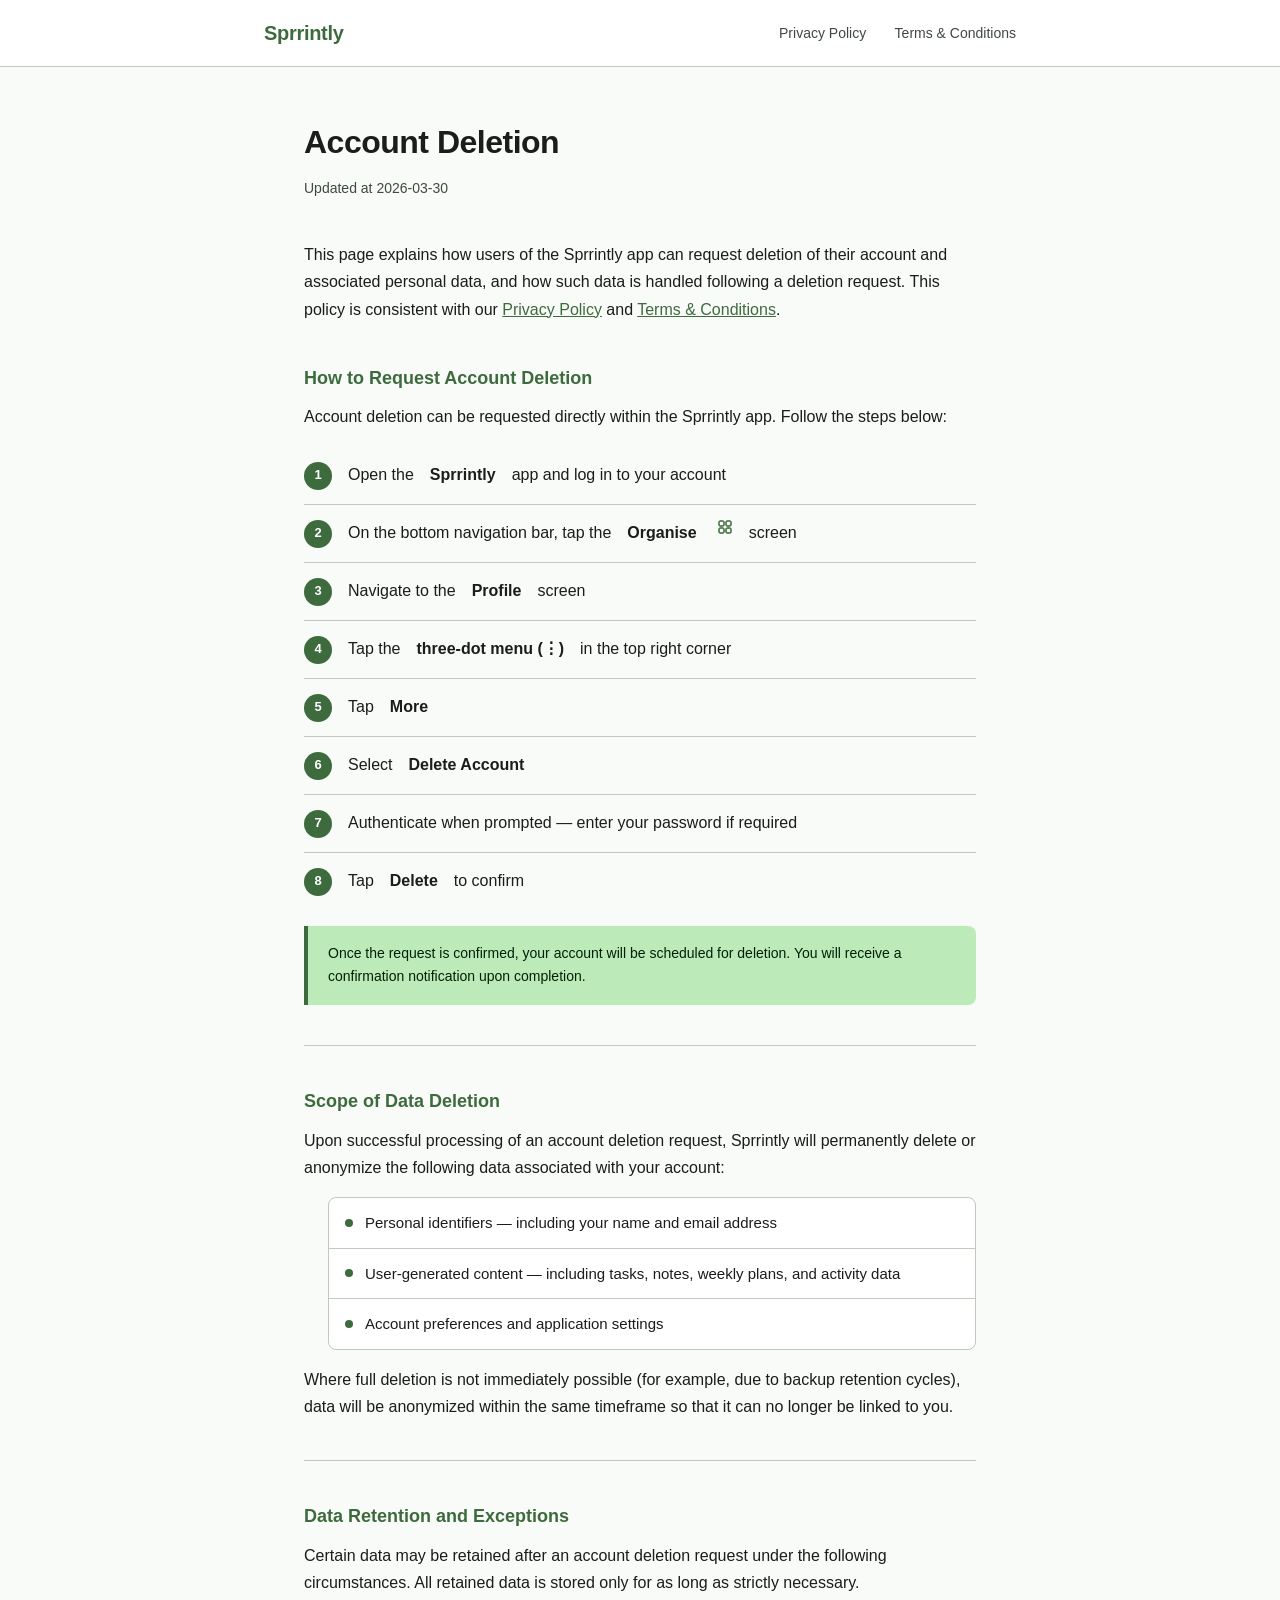
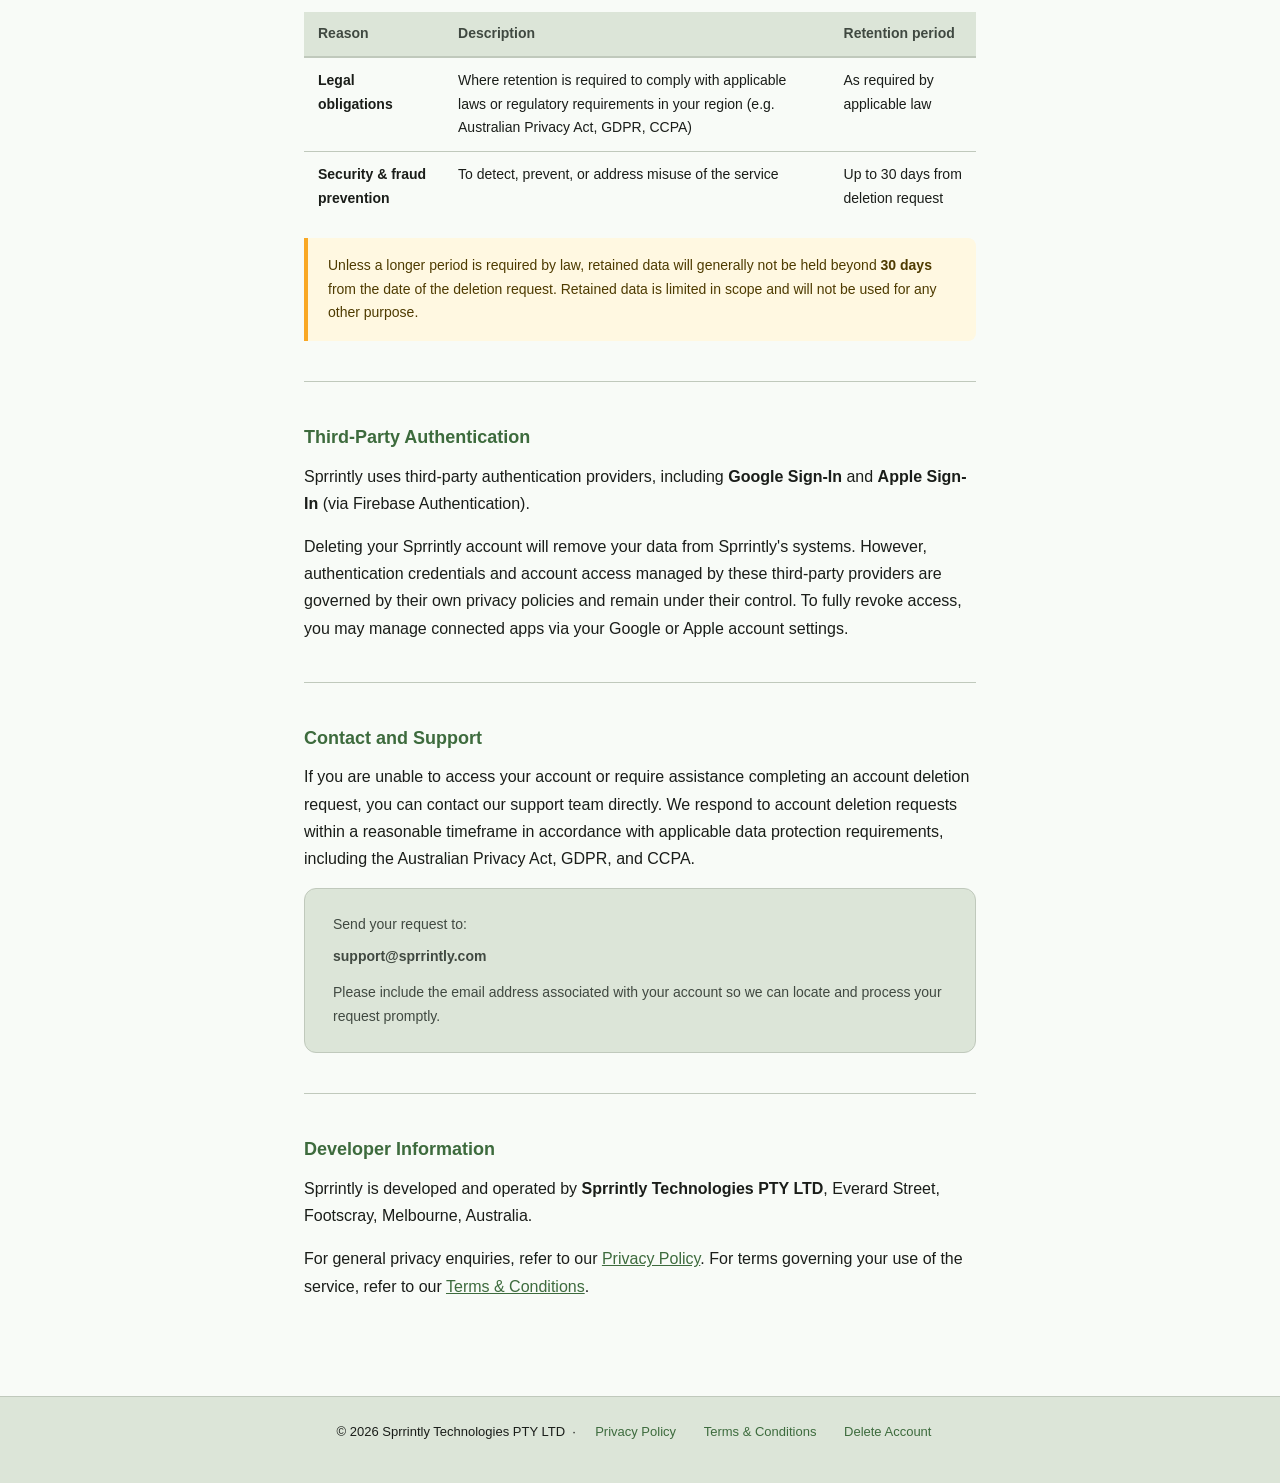
==== delete_account.html @ 430768f2 "add delete account message" ====
<!DOCTYPE html>
<html lang="en">
<head>
  <meta charset="UTF-8" />
  <meta name="viewport" content="width=device-width, initial-scale=1.0" />
  <title>Account Deletion – Sprrintly</title>
  <link rel="stylesheet" href="style.css" />
  <style>
    .doc-container {
      max-width: 720px;
    }

    /* Numbered steps */
    .steps {
      list-style: none;
      margin: 0 0 16px 0;
      padding: 0;
      counter-reset: steps;
    }

    .steps li {
      counter-increment: steps;
      display: flex;
      align-items: flex-start;
      gap: 16px;
      padding: 14px 0;
      border-bottom: 1px solid var(--md-outline-variant);
      color: var(--md-on-surface);
    }

    .steps li:last-child {
      border-bottom: none;
    }

    .steps li::before {
      content: counter(steps);
      flex-shrink: 0;
      width: 28px;
      height: 28px;
      background: var(--md-primary);
      color: var(--md-on-primary);
      border-radius: 50%;
      font-size: 13px;
      font-weight: 700;
      display: flex;
      align-items: center;
      justify-content: center;
      margin-top: 1px;
    }

    .steps li strong {
      color: var(--md-on-surface);
    }

    /* Info cards */
    .info-card {
      background: var(--md-primary-container);
      border-left: 4px solid var(--md-primary);
      border-radius: 0 8px 8px 0;
      padding: 16px 20px;
      margin-bottom: 16px;
    }

    .info-card p {
      margin: 0;
      color: var(--md-on-primary-container);
      font-size: 14px;
    }

    /* Warning card */
    .warning-card {
      background: #FFF8E1;
      border-left: 4px solid #F9A825;
      border-radius: 0 8px 8px 0;
      padding: 16px 20px;
      margin-bottom: 16px;
    }

    .warning-card p {
      margin: 0;
      color: #4E3B00;
      font-size: 14px;
    }

    /* Section divider */
    .section-divider {
      border: none;
      border-top: 1px solid var(--md-outline-variant);
      margin: 40px 0;
    }

    /* Contact block */
    .contact-block {
      background: var(--md-surface-variant);
      border: 1px solid var(--md-outline-variant);
      border-radius: 12px;
      padding: 24px 28px;
      margin-top: 12px;
    }

    .contact-block p {
      margin: 0 0 8px;
      color: var(--md-on-surface-variant);
      font-size: 14px;
    }

    .contact-block p:last-child {
      margin: 0;
    }

    .contact-email {
      font-weight: 600;
      color: var(--md-primary);
      font-size: 15px;
    }

    /* Data table */
    .data-list {
      background: #fff;
      border: 1px solid var(--md-outline-variant);
      border-radius: 8px;
      overflow: hidden;
      margin-bottom: 16px;
    }

    .data-list li {
      display: flex;
      align-items: center;
      gap: 12px;
      padding: 12px 16px;
      border-bottom: 1px solid var(--md-outline-variant);
      color: var(--md-on-surface);
      font-size: 15px;
      list-style: none;
      margin: 0;
    }

    .data-list li:last-child {
      border-bottom: none;
    }

    .data-list li::before {
      content: '';
      width: 8px;
      height: 8px;
      background: var(--md-primary);
      border-radius: 50%;
      flex-shrink: 0;
    }

    /* Retention table */
    .retention-table {
      width: 100%;
      border-collapse: collapse;
      margin-bottom: 16px;
      font-size: 14px;
    }

    .retention-table th {
      background: var(--md-surface-variant);
      color: var(--md-on-surface-variant);
      font-weight: 600;
      text-align: left;
      padding: 10px 14px;
      border-bottom: 2px solid var(--md-outline-variant);
    }

    .retention-table td {
      padding: 11px 14px;
      border-bottom: 1px solid var(--md-outline-variant);
      color: var(--md-on-surface);
      vertical-align: top;
    }

    .retention-table tr:last-child td {
      border-bottom: none;
    }
  </style>
</head>
<body>
  <header>
    <div class="container">
      <a class="logo" href="index.html">Sprrintly</a>
      <nav>
        <a href="privacy_policy.html">Privacy Policy</a>
        <a href="terms_and_conditions.html">Terms &amp; Conditions</a>
      </nav>
    </div>
  </header>

  <main>
    <div class="container doc-container">
      <h1 class="page-title">Account Deletion</h1>
      <p class="updated-date">Updated at 2026-03-30</p>

      <p>This page explains how users of the Sprrintly app can request deletion of their account and
        associated personal data, and how such data is handled following a deletion request. This policy
        is consistent with our <a href="privacy_policy.html">Privacy Policy</a> and
        <a href="terms_and_conditions.html">Terms &amp; Conditions</a>.</p>

      <!-- ── How to delete ───────────────────────────────── -->
      <h1>How to Request Account Deletion</h1>
      <p>Account deletion can be requested directly within the Sprrintly app. Follow the steps below:</p>

      <ol class="steps">
        <li>Open the <strong>Sprrintly</strong> app and log in to your account</li>
        <li>On the bottom navigation bar, tap the <strong>Organise</strong>
          <svg xmlns="http://www.w3.org/2000/svg" viewBox="0 0 24 24" width="16" height="16" color="currentColor" fill="none" style="display:inline-block;vertical-align:text-bottom;margin-left:4px;color:var(--md-primary);" aria-label="Organise screen icon"><path fill-rule="evenodd" clip-rule="evenodd" d="M14.76 11C15.35 11.25 15.99 11.25 17.25 11.25C18.51 11.25 19.14 11.25 19.74 11C20.53 10.67 21.17 10.03 21.5 9.23999C21.75 8.64999 21.75 8.01 21.75 6.75C21.75 5.49 21.75 4.86001 21.5 4.26001C21.17 3.47001 20.53 2.83 19.74 2.5C19.15 2.25 18.51 2.25 17.25 2.25C15.99 2.25 15.36 2.25 14.76 2.5C13.97 2.83 13.33 3.47001 13 4.26001C12.75 4.85001 12.75 5.49 12.75 6.75C12.75 8.01 12.75 8.63999 13 9.23999C13.33 10.03 13.97 10.67 14.76 11ZM15.33 9.62C14.9 9.44 14.56 9.10001 14.38 8.67001C14.25 8.35001 14.25 7.78 14.25 6.75C14.25 5.72 14.25 5.14999 14.38 4.82999C14.56 4.39999 14.91 4.06 15.33 3.88C15.65 3.75 16.22 3.75 17.25 3.75C18.28 3.75 18.85 3.75 19.17 3.88C19.6 4.06 19.94 4.40999 20.12 4.82999C20.25 5.14999 20.25 5.72 20.25 6.75C20.25 7.78 20.25 8.35001 20.12 8.67001C19.94 9.10001 19.59 9.44 19.17 9.62C18.85 9.75 18.28 9.75 17.25 9.75C16.22 9.75 15.65 9.75 15.33 9.62ZM14.76 21.5C15.35 21.75 15.99 21.75 17.25 21.75C18.51 21.75 19.14 21.75 19.74 21.5C20.53 21.17 21.17 20.53 21.5 19.74C21.75 19.15 21.75 18.51 21.75 17.25C21.75 15.99 21.75 15.36 21.5 14.76C21.17 13.97 20.53 13.33 19.74 13C19.15 12.75 18.51 12.75 17.25 12.75C15.99 12.75 15.36 12.75 14.76 13C13.97 13.33 13.33 13.97 13 14.76C12.75 15.35 12.75 15.99 12.75 17.25C12.75 18.51 12.75 19.14 13 19.74C13.33 20.53 13.97 21.17 14.76 21.5ZM15.33 20.12C14.9 19.94 14.56 19.6 14.38 19.17C14.25 18.85 14.25 18.28 14.25 17.25C14.25 16.22 14.25 15.65 14.38 15.33C14.56 14.9 14.91 14.56 15.33 14.38C15.65 14.25 16.22 14.25 17.25 14.25C18.28 14.25 18.85 14.25 19.17 14.38C19.6 14.56 19.94 14.91 20.12 15.33C20.25 15.65 20.25 16.22 20.25 17.25C20.25 18.28 20.25 18.85 20.12 19.17C19.94 19.6 19.59 19.94 19.17 20.12C18.85 20.25 18.28 20.25 17.25 20.25C16.22 20.25 15.65 20.25 15.33 20.12ZM6.75 21.75C5.49 21.75 4.85001 21.75 4.26001 21.5C3.47001 21.17 2.83 20.53 2.5 19.74C2.25 19.14 2.25 18.51 2.25 17.25C2.25 15.99 2.25 15.35 2.5 14.76C2.83 13.97 3.47001 13.33 4.26001 13C4.86001 12.75 5.49 12.75 6.75 12.75C8.01 12.75 8.64999 12.75 9.23999 13C10.03 13.33 10.67 13.97 11 14.76C11.25 15.36 11.25 15.99 11.25 17.25C11.25 18.51 11.25 19.15 11 19.74C10.67 20.53 10.03 21.17 9.23999 21.5C8.63999 21.75 8.01 21.75 6.75 21.75ZM3.88 19.17C4.06 19.6 4.40002 19.94 4.83002 20.12C5.15002 20.25 5.72 20.25 6.75 20.25C7.78 20.25 8.34998 20.25 8.66998 20.12C9.08998 19.94 9.44 19.6 9.62 19.17C9.75 18.85 9.75 18.28 9.75 17.25C9.75 16.22 9.75 15.65 9.62 15.33C9.44 14.91 9.09998 14.56 8.66998 14.38C8.34998 14.25 7.78 14.25 6.75 14.25C5.72 14.25 5.15002 14.25 4.83002 14.38C4.41002 14.56 4.06 14.9 3.88 15.33C3.75 15.65 3.75 16.22 3.75 17.25C3.75 18.28 3.75 18.85 3.88 19.17ZM4.26001 11C4.85001 11.25 5.49 11.25 6.75 11.25C8.01 11.25 8.63999 11.25 9.23999 11C10.03 10.67 10.67 10.03 11 9.23999C11.25 8.64999 11.25 8.01 11.25 6.75C11.25 5.49 11.25 4.86001 11 4.26001C10.67 3.47001 10.03 2.83 9.23999 2.5C8.64999 2.25 8.01 2.25 6.75 2.25C5.49 2.25 4.86001 2.25 4.26001 2.5C3.47001 2.83 2.83 3.47001 2.5 4.26001C2.25 4.85001 2.25 5.49 2.25 6.75C2.25 8.01 2.25 8.63999 2.5 9.23999C2.83 10.03 3.47001 10.67 4.26001 11ZM4.83002 9.62C4.40002 9.44 4.06 9.10001 3.88 8.67001C3.75 8.35001 3.75 7.78 3.75 6.75C3.75 5.72 3.75 5.14999 3.88 4.82999C4.06 4.39999 4.41002 4.06 4.83002 3.88C5.15002 3.75 5.72 3.75 6.75 3.75C7.78 3.75 8.34998 3.75 8.66998 3.88C9.09998 4.06 9.44 4.40999 9.62 4.82999C9.75 5.14999 9.75 5.72 9.75 6.75C9.75 7.78 9.75 8.35001 9.62 8.67001C9.44 9.10001 9.08998 9.44 8.66998 9.62C8.34998 9.75 7.78 9.75 6.75 9.75C5.72 9.75 5.15002 9.75 4.83002 9.62Z" fill="currentColor" stroke="currentColor" stroke-width="1"/></svg>
          screen</li>
        <li>Navigate to the <strong>Profile</strong> screen</li>
        <li>Tap the <strong>three-dot menu (⋮)</strong> in the top right corner</li>
        <li>Tap <strong>More</strong></li>
        <li>Select <strong>Delete Account</strong></li>
        <li>Authenticate when prompted — enter your password if required</li>
        <li>Tap <strong>Delete</strong> to confirm</li>
      </ol>

      <div class="info-card">
        <p>Once the request is confirmed, your account will be scheduled for deletion. You will receive
          a confirmation notification upon completion.</p>
      </div>

      <hr class="section-divider" />

      <!-- ── Scope of deletion ───────────────────────────── -->
      <h1>Scope of Data Deletion</h1>
      <p>Upon successful processing of an account deletion request, Sprrintly will permanently delete
        or anonymize the following data associated with your account:</p>

      <ul class="data-list">
        <li>Personal identifiers — including your name and email address</li>
        <li>User-generated content — including tasks, notes, weekly plans, and activity data</li>
        <li>Account preferences and application settings</li>
      </ul>

      <p>Where full deletion is not immediately possible (for example, due to backup retention cycles),
        data will be anonymized within the same timeframe so that it can no longer be linked to you.</p>

      <hr class="section-divider" />

      <!-- ── Retention ───────────────────────────────────── -->
      <h1>Data Retention and Exceptions</h1>
      <p>Certain data may be retained after an account deletion request under the following
        circumstances. All retained data is stored only for as long as strictly necessary.</p>

      <table class="retention-table">
        <thead>
          <tr>
            <th>Reason</th>
            <th>Description</th>
            <th>Retention period</th>
          </tr>
        </thead>
        <tbody>
          <tr>
            <td><strong>Legal obligations</strong></td>
            <td>Where retention is required to comply with applicable laws or regulatory requirements
              in your region (e.g. Australian Privacy Act, GDPR, CCPA)</td>
            <td>As required by applicable law</td>
          </tr>
          <tr>
            <td><strong>Security &amp; fraud prevention</strong></td>
            <td>To detect, prevent, or address misuse of the service</td>
            <td>Up to 30 days from deletion request</td>
          </tr>
        </tbody>
      </table>

      <div class="warning-card">
        <p>Unless a longer period is required by law, retained data will generally not be held beyond
          <strong>30 days</strong> from the date of the deletion request. Retained data is limited in
          scope and will not be used for any other purpose.</p>
      </div>

      <hr class="section-divider" />

      <!-- ── Third-party auth ────────────────────────────── -->
      <h1>Third-Party Authentication</h1>
      <p>Sprrintly uses third-party authentication providers, including <strong>Google Sign-In</strong>
        and <strong>Apple Sign-In</strong> (via Firebase Authentication).</p>
      <p>Deleting your Sprrintly account will remove your data from Sprrintly's systems. However,
        authentication credentials and account access managed by these third-party providers are
        governed by their own privacy policies and remain under their control. To fully revoke access,
        you may manage connected apps via your Google or Apple account settings.</p>

      <hr class="section-divider" />

      <!-- ── Contact ─────────────────────────────────────── -->
      <h1>Contact and Support</h1>
      <p>If you are unable to access your account or require assistance completing an account deletion
        request, you can contact our support team directly. We respond to account deletion requests
        within a reasonable timeframe in accordance with applicable data protection requirements,
        including the Australian Privacy Act, GDPR, and CCPA.</p>

      <div class="contact-block">
        <p>Send your request to:</p>
        <p class="contact-email">support@sprrintly.com</p>
        <p style="margin-top:12px;">Please include the email address associated with your account so we
          can locate and process your request promptly.</p>
      </div>

      <hr class="section-divider" />

      <!-- ── Developer info ──────────────────────────────── -->
      <h1>Developer Information</h1>
      <p>Sprrintly is developed and operated by <strong>Sprrintly Technologies PTY LTD</strong>,
        Everard Street, Footscray, Melbourne, Australia.</p>
      <p>For general privacy enquiries, refer to our <a href="privacy_policy.html">Privacy Policy</a>.
        For terms governing your use of the service, refer to our
        <a href="terms_and_conditions.html">Terms &amp; Conditions</a>.</p>
    </div>
  </main>

  <footer>
    <div class="container">
      <p>
        &copy; 2026 Sprrintly Technologies PTY LTD &nbsp;&middot;&nbsp;
        <a href="privacy_policy.html">Privacy Policy</a>
        <a href="terms_and_conditions.html">Terms &amp; Conditions</a>
        <a href="delete_account.html">Delete Account</a>
      </p>
    </div>
  </footer>
</body>
</html>
---- style.css ----
/* ─────────────────────────────────────────────
   Material Design 3 color tokens
   Seed: #77DD77
   ───────────────────────────────────────────── */
:root {
  /* Primary */
  --md-primary:                #3D6B3D;
  --md-on-primary:             #FFFFFF;
  --md-primary-container:      #BDEAB9;
  --md-on-primary-container:   #002107;

  /* Secondary */
  --md-secondary:              #516650;
  --md-on-secondary:           #FFFFFF;
  --md-secondary-container:    #D4EAD0;
  --md-on-secondary-container: #0F1F0E;

  /* Tertiary */
  --md-tertiary:               #3A666D;
  --md-on-tertiary:            #FFFFFF;
  --md-tertiary-container:     #BDEAF1;
  --md-on-tertiary-container:  #002025;

  /* Surface & Background */
  --md-background:             #F8FBF7;
  --md-on-background:          #1A1D19;
  --md-surface:                #F8FBF7;
  --md-on-surface:             #1A1D19;
  --md-surface-variant:        #DCE5D8;
  --md-on-surface-variant:     #404941;

  /* Outline */
  --md-outline:                #717A6F;
  --md-outline-variant:        #C0C9BC;

  /* Inverse */
  --md-inverse-surface:        #2E312D;
  --md-inverse-on-surface:     #F0F1EB;
  --md-inverse-primary:        #A2D49E;
}

/* ─────────────────────────────────────────────
   Reset & base
   ───────────────────────────────────────────── */
*, *::before, *::after {
  box-sizing: border-box;
  margin: 0;
  padding: 0;
}

body {
  font-family: -apple-system, BlinkMacSystemFont, "Segoe UI", Roboto, Helvetica, Arial, sans-serif;
  font-size: 16px;
  line-height: 1.7;
  color: var(--md-on-background);
  background: var(--md-background);
}

/* ─────────────────────────────────────────────
   Header
   ───────────────────────────────────────────── */
header {
  background: #FFFFFF;
  border-bottom: 1px solid var(--md-outline-variant);
  padding: 16px 0;
}

header .container {
  display: flex;
  align-items: center;
  justify-content: space-between;
}

header .logo {
  font-size: 20px;
  font-weight: 700;
  color: var(--md-primary);
  text-decoration: none;
  letter-spacing: -0.3px;
}

nav a {
  color: var(--md-on-surface-variant);
  text-decoration: none;
  margin-left: 24px;
  font-size: 14px;
  font-weight: 500;
  transition: color 0.15s;
}

nav a:hover {
  color: var(--md-primary);
}

nav a.active {
  color: var(--md-primary);
  text-decoration: underline;
  text-underline-offset: 3px;
}

/* ─────────────────────────────────────────────
   Layout
   ───────────────────────────────────────────── */
.container {
  max-width: 800px;
  margin: 0 auto;
  padding: 0 24px;
}

main {
  padding: 48px 0 80px;
}

/* ─────────────────────────────────────────────
   Document page typography
   ───────────────────────────────────────────── */
.page-title {
  font-size: 32px;
  font-weight: 700;
  color: var(--md-on-background);
  margin-bottom: 8px;
  letter-spacing: -0.5px;
}

.updated-date {
  font-size: 14px;
  color: var(--md-on-surface-variant);
  margin-bottom: 40px;
}

h1 {
  font-size: 18px;
  font-weight: 600;
  color: var(--md-primary);
  margin-top: 40px;
  margin-bottom: 10px;
}

h1:first-of-type {
  margin-top: 0;
}

p {
  margin-bottom: 16px;
  color: var(--md-on-surface);
}

ul {
  margin: 0 0 16px 24px;
  color: var(--md-on-surface);
}

ul li {
  margin-bottom: 8px;
}

a {
  color: var(--md-primary);
}

a:hover {
  color: var(--md-on-primary-container);
}

/* ─────────────────────────────────────────────
   Index hero
   ───────────────────────────────────────────── */
.hero {
  text-align: center;
  padding: 80px 0 60px;
}

.hero h1 {
  font-size: 36px;
  font-weight: 700;
  color: var(--md-on-background);
  margin-top: 0;
  margin-bottom: 16px;
  letter-spacing: -0.5px;
}

.hero p {
  font-size: 18px;
  color: var(--md-on-surface-variant);
  max-width: 520px;
  margin: 0 auto 40px;
}

/* ─────────────────────────────────────────────
   Cards
   ───────────────────────────────────────────── */
.cards {
  display: grid;
  grid-template-columns: 1fr 1fr;
  gap: 24px;
  max-width: 680px;
  margin: 0 auto;
}

.card {
  background: #FFFFFF;
  border: 1px solid var(--md-outline-variant);
  border-radius: 12px;
  padding: 32px 28px;
  text-decoration: none;
  color: inherit;
  transition: background 0.15s, border-color 0.15s, box-shadow 0.15s;
  text-align: left;
}

.card:hover {
  background: var(--md-primary-container);
  border-color: var(--md-primary);
  box-shadow: 0 2px 10px rgba(61, 107, 61, 0.12);
}

.card h2 {
  font-size: 18px;
  font-weight: 600;
  color: var(--md-on-surface);
  margin-bottom: 8px;
}

.card p {
  font-size: 14px;
  color: var(--md-on-surface-variant);
  margin: 0;
}

/* ─────────────────────────────────────────────
   Footer
   ───────────────────────────────────────────── */
footer {
  background: var(--md-surface-variant);
  border-top: 1px solid var(--md-outline-variant);
  padding: 24px 0;
  font-size: 13px;
  color: var(--md-on-surface-variant);
  text-align: center;
}

footer a {
  color: var(--md-primary);
  text-decoration: none;
  margin: 0 12px;
  font-weight: 500;
}

footer a:hover {
  text-decoration: underline;
  text-underline-offset: 3px;
}

/* ─────────────────────────────────────────────
   Responsive
   ───────────────────────────────────────────── */
@media (max-width: 520px) {
  .cards {
    grid-template-columns: 1fr;
  }

  .hero h1 {
    font-size: 28px;
  }

  .page-title {
    font-size: 26px;
  }
}
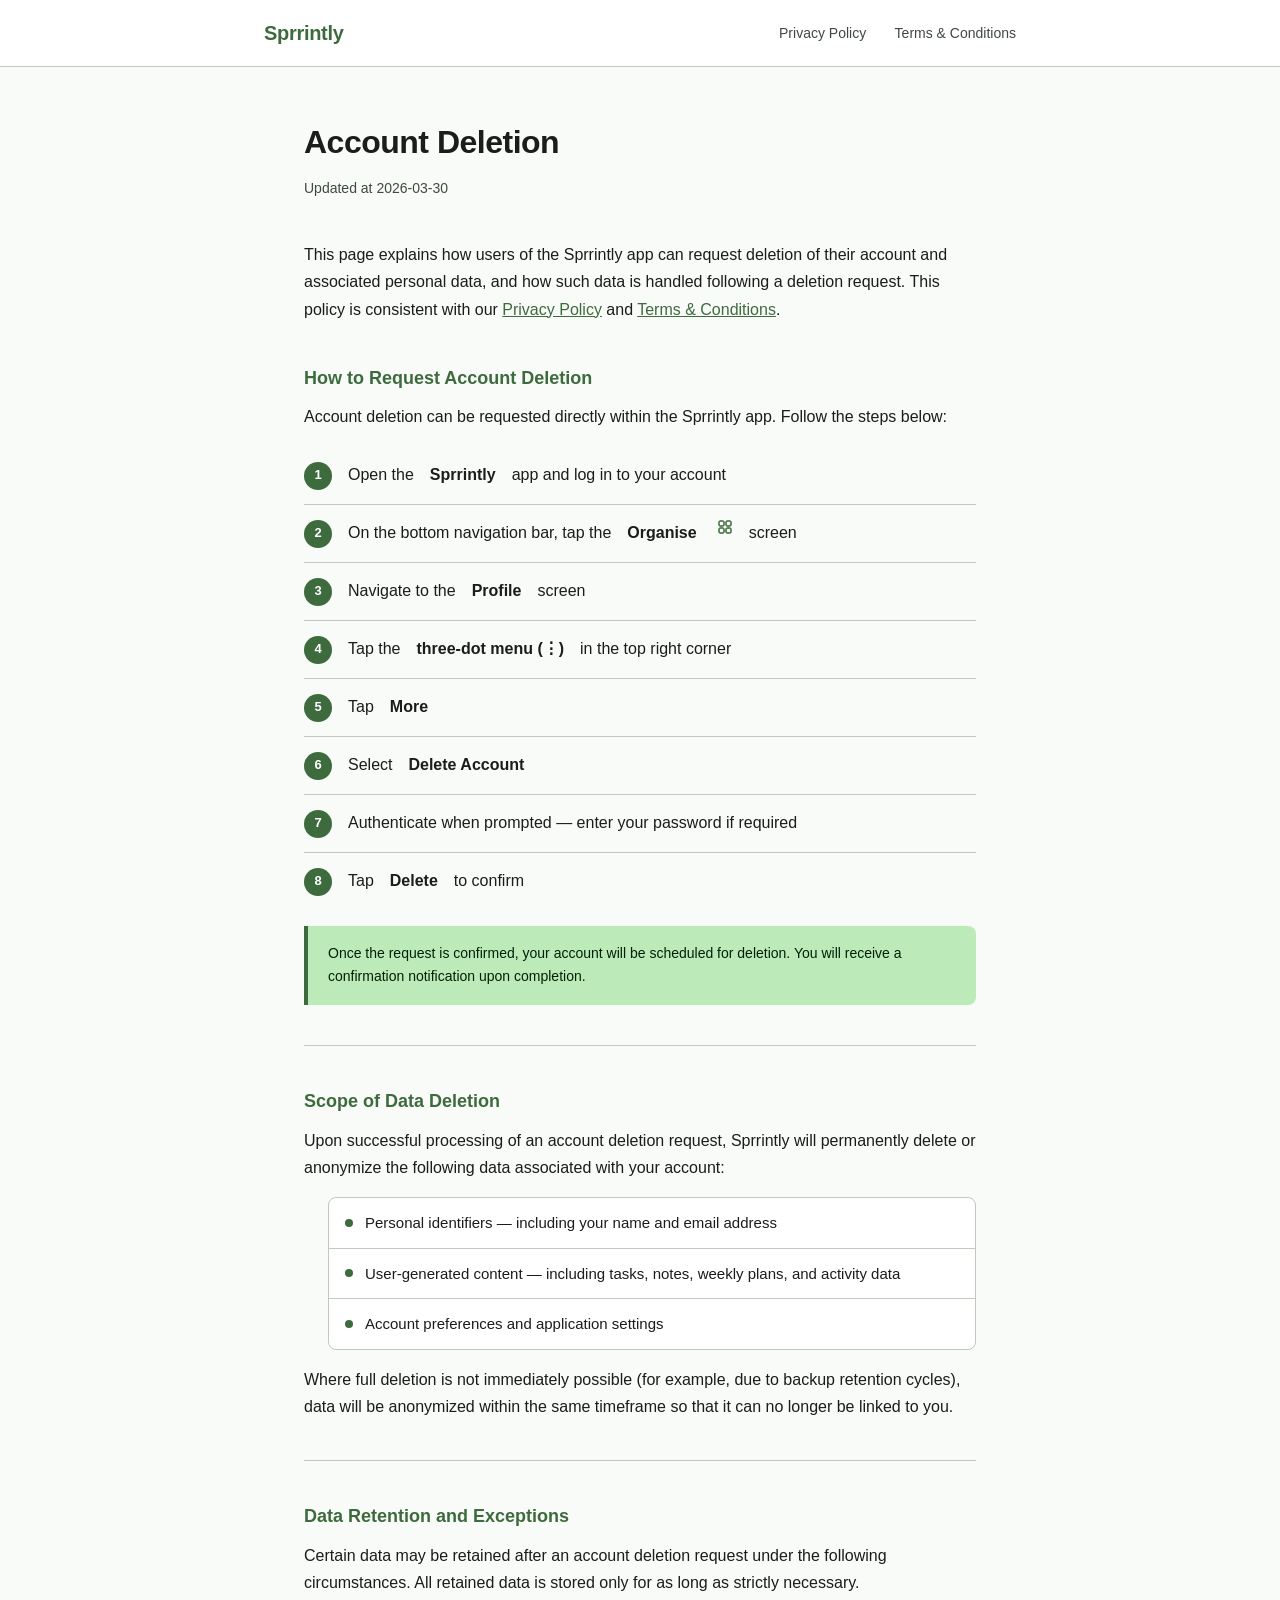
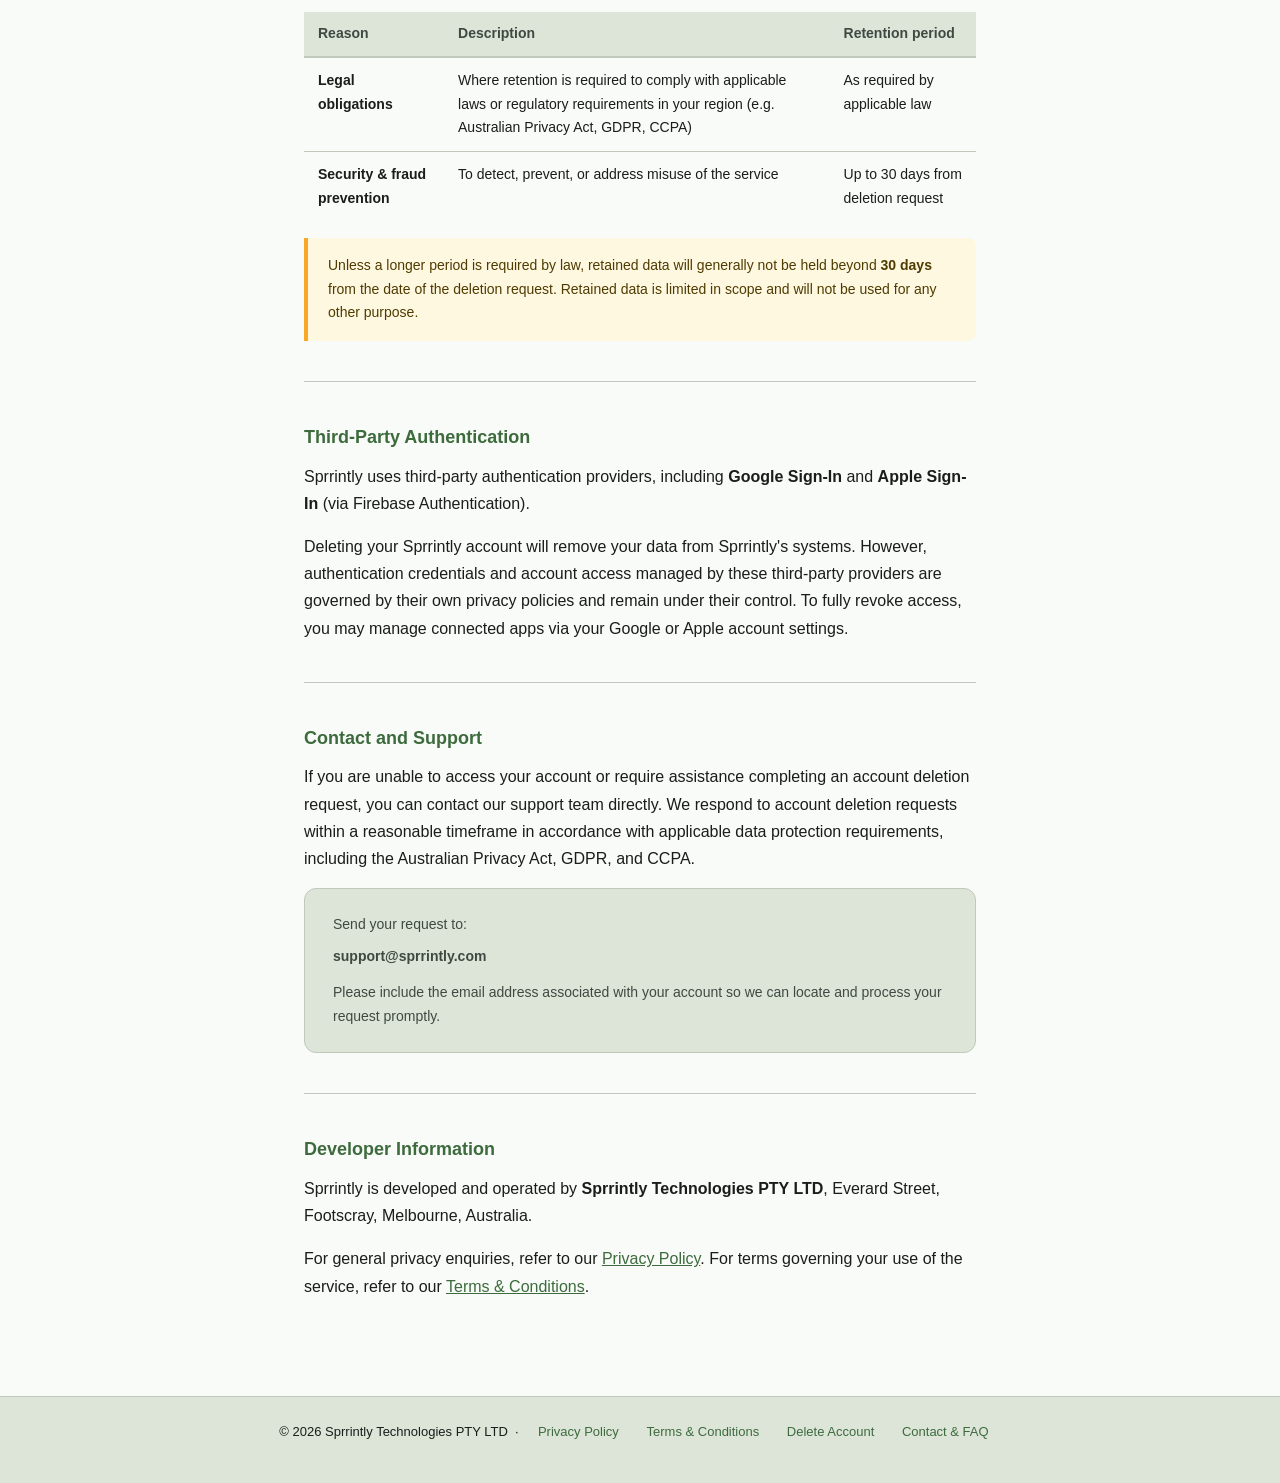
==== commit 8209ed67: "add Support page and faqs" ====
--- a/delete_account.html
+++ b/delete_account.html
@@ -318,6 +318,7 @@
         <a href="privacy_policy.html">Privacy Policy</a>
         <a href="terms_and_conditions.html">Terms &amp; Conditions</a>
         <a href="delete_account.html">Delete Account</a>
+        <a href="contact.html">Contact &amp; FAQ</a>
       </p>
     </div>
   </footer>
